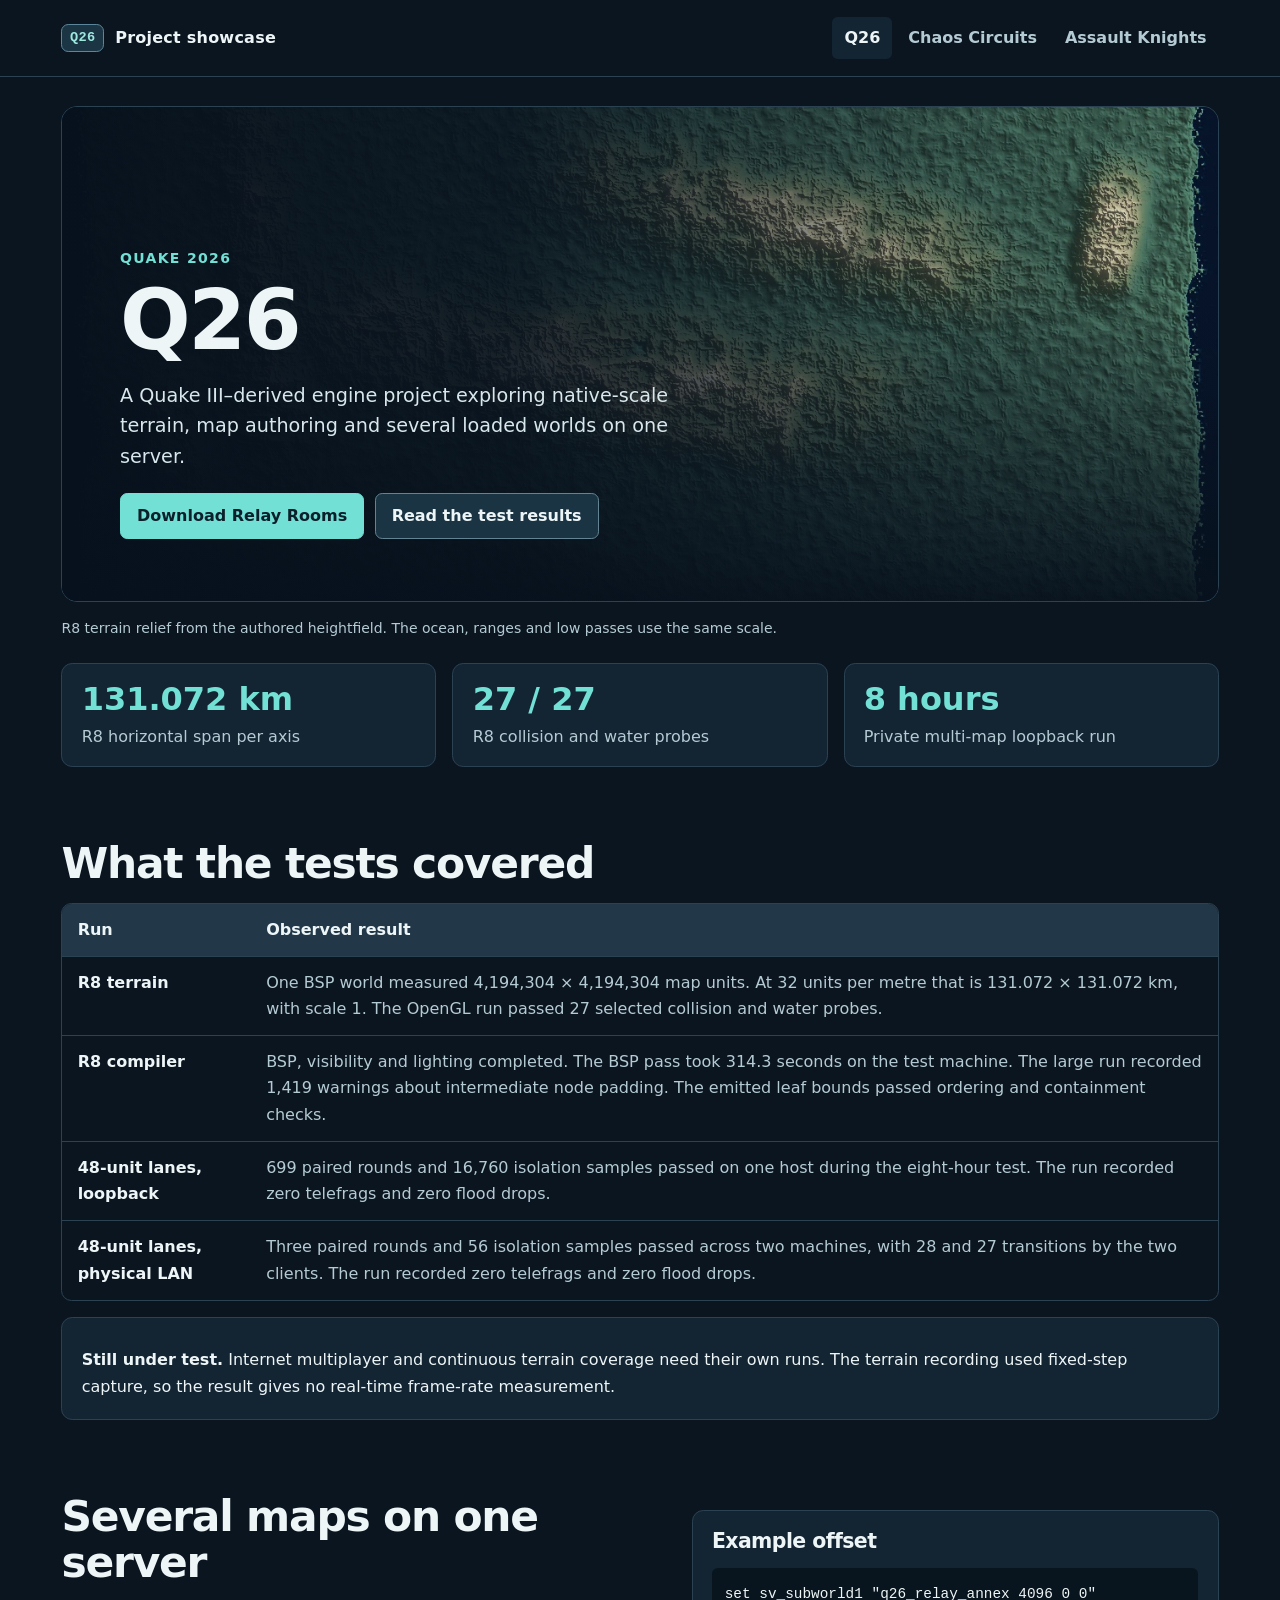
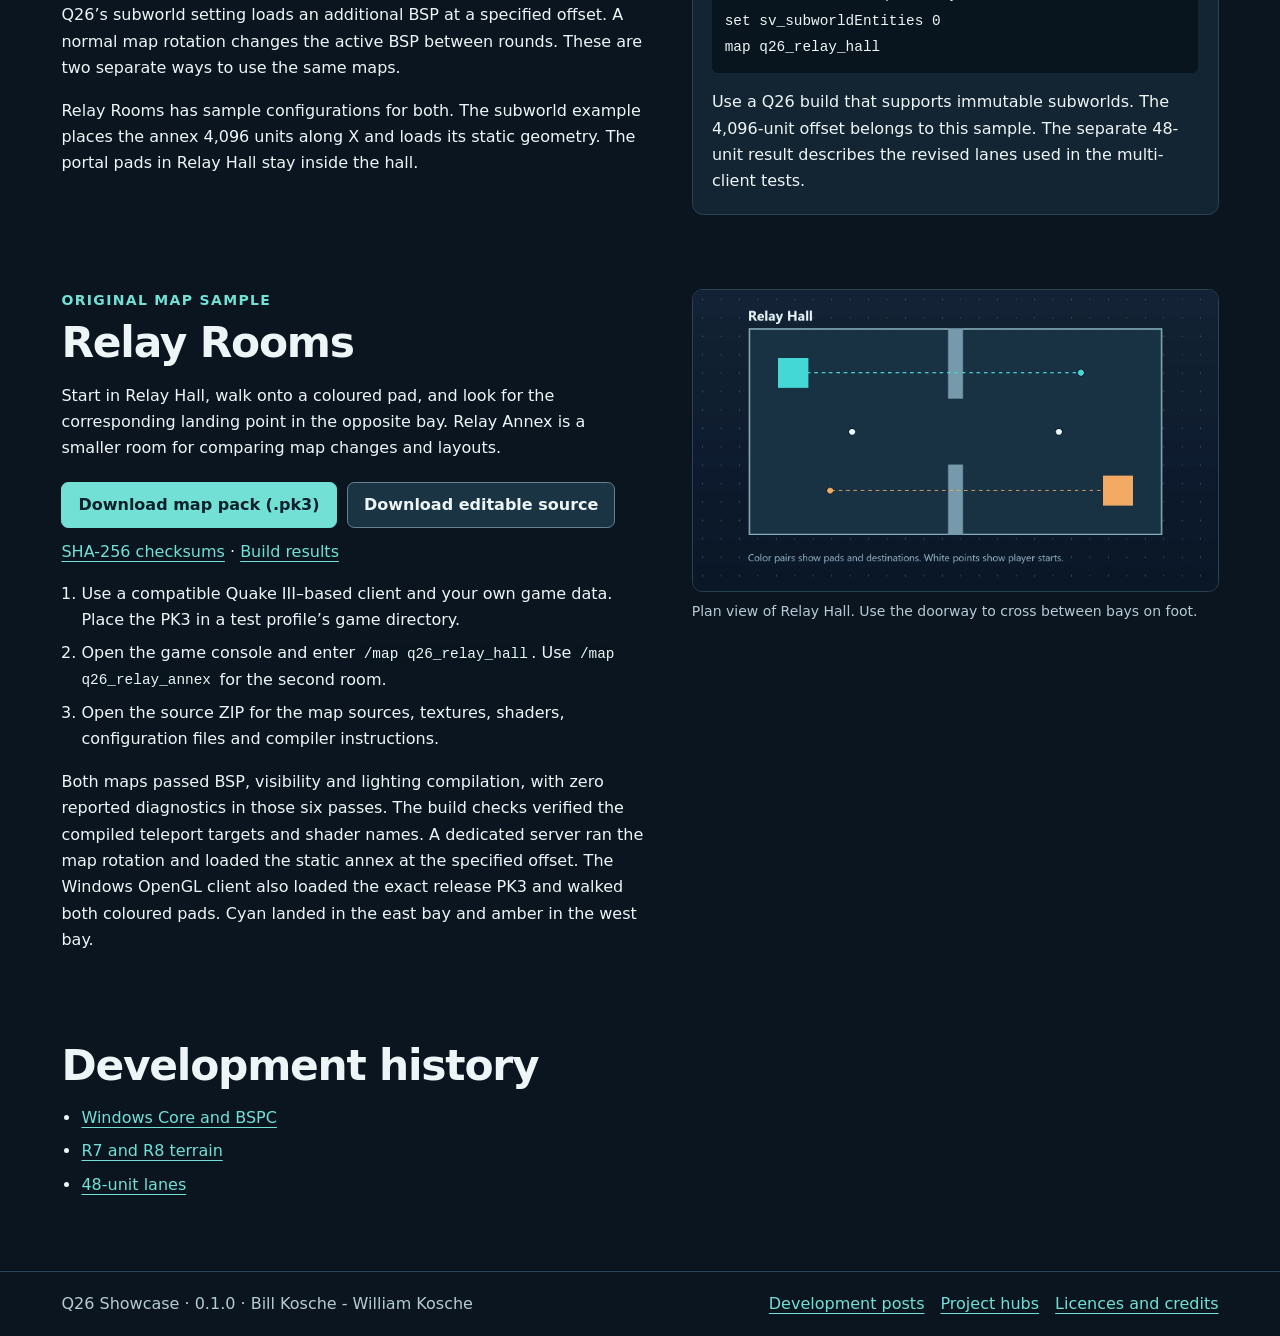
==== docs/q26.html @ 965bd7b9 "Build Q26 showcase and Relay Rooms 0.1.0" ====
<!doctype html>
<html lang="en">
<head>
  <meta charset="utf-8">
  <meta name="viewport" content="width=device-width, initial-scale=1">
  <meta name="description" content="Q26 terrain dimensions, multi-map test results, and the original Relay Rooms map pack.">
  <title>Q26 | Q26 Showcase</title>
  <link rel="icon" href="media/favicon.png">
  <link rel="stylesheet" href="styles.css">
</head>
<body class="q26">
  <a class="skip" href="#main">Skip to content</a>
  <header><div class="shell bar">
    <a class="brand" href="index.html"><span class="brand-mark" aria-hidden="true">Q26</span> Project showcase</a>
    <nav aria-label="Projects"><a href="q26.html" aria-current="page">Q26</a><a href="chaos-circuits.html">Chaos Circuits</a><a href="assault-knights.html">Assault Knights</a></nav>
  </div></header>
  <main id="main" tabindex="-1" class="shell">
<div class="hero">
  <img src="media/q26-terrain.webp" alt="">
  <div class="hero-copy">
    <p class="kicker">Quake 2026</p>
    <h1>Q26</h1>
    <p class="intro">A Quake III–derived engine project exploring native-scale terrain, map authoring and several loaded worlds on one server.</p>
    <div class="actions"><a class="button" href="#relay">Download Relay Rooms</a><a class="button secondary" href="#results">Read the test results</a></div>
  </div>
</div>
<p class="caption">R8 terrain relief from the authored heightfield. The ocean, ranges and low passes use the same scale.</p><div class="metrics"><div class="metric"><strong>131.072 km</strong><span>R8 horizontal span per axis</span></div><div class="metric"><strong>27 / 27</strong><span>R8 collision and water probes</span></div><div class="metric"><strong>8 hours</strong><span>Private multi-map loopback run</span></div></div>
<section id="results" aria-labelledby="results-title">
  <h2 id="results-title">What the tests covered</h2>
  <div class="table-wrap" tabindex="0" role="region" aria-label="Q26 test results">
    <table>
      <thead><tr><th scope="col">Run</th><th scope="col">Observed result</th></tr></thead>
      <tbody>
        <tr><th scope="row">R8 terrain</th><td>One BSP world measured 4,194,304 × 4,194,304 map units. At 32 units per metre that is 131.072 × 131.072 km, with scale 1. The OpenGL run passed 27 selected collision and water probes.</td></tr>
        <tr><th scope="row">R8 compiler</th><td>BSP, visibility and lighting completed. The BSP pass took 314.3 seconds on the test machine. The large run recorded 1,419 warnings about intermediate node padding. The emitted leaf bounds passed ordering and containment checks.</td></tr>
        <tr><th scope="row">48-unit lanes, loopback</th><td>699 paired rounds and 16,760 isolation samples passed on one host during the eight-hour test. The run recorded zero telefrags and zero flood drops.</td></tr>
        <tr><th scope="row">48-unit lanes, physical LAN</th><td>Three paired rounds and 56 isolation samples passed across two machines, with 28 and 27 transitions by the two clients. The run recorded zero telefrags and zero flood drops.</td></tr>
      </tbody>
    </table>
  </div>
  <div class="note"><p><strong>Still under test.</strong> Internet multiplayer and continuous terrain coverage need their own runs. The terrain recording used fixed-step capture, so the result gives no real-time frame-rate measurement.</p></div>
</section>
<section class="split" aria-labelledby="worlds-title">
  <div><h2 id="worlds-title">Several maps on one server</h2>
  <p>Q26’s subworld setting loads an additional BSP at a specified offset. A normal map rotation changes the active BSP between rounds. These are two separate ways to use the same maps.</p>
  <p>Relay Rooms has sample configurations for both. The subworld example places the annex 4,096 units along X and loads its static geometry. The portal pads in Relay Hall stay inside the hall.</p></div>
  <div class="info"><h3>Example offset</h3><pre><code>set sv_subworld1 "q26_relay_annex 4096 0 0"
set sv_subworldEntities 0
map q26_relay_hall</code></pre><p>Use a Q26 build that supports immutable subworlds. The 4,096-unit offset belongs to this sample. The separate 48-unit result describes the revised lanes used in the multi-client tests.</p></div>
</section>
<section id="relay" class="split" aria-labelledby="relay-title">
  <div><p class="kicker">Original map sample</p><h2 id="relay-title">Relay Rooms</h2>
    <p>Start in Relay Hall, walk onto a coloured pad, and look for the corresponding landing point in the opposite bay. Relay Annex is a smaller room for comparing map changes and layouts.</p>
    <div class="actions"><a class="button" href="downloads/q26-relay-rooms-0.1.0.pk3">Download map pack (.pk3)</a><a class="button secondary" href="downloads/q26-relay-rooms-source-0.1.0.zip">Download editable source</a></div>
    <p><a href="downloads/SHA256SUMS.txt">SHA-256 checksums</a> · <a href="downloads/relay-rooms-results.json">Build results</a></p>
    <ol>
      <li>Use a compatible Quake III–based client and your own game data. Place the PK3 in a test profile’s game directory.</li>
      <li>Open the game console and enter <code>/map q26_relay_hall</code>. Use <code>/map q26_relay_annex</code> for the second room.</li>
      <li>Open the source ZIP for the map sources, textures, shaders, configuration files and compiler instructions.</li>
    </ol>
    <p>Both maps passed BSP, visibility and lighting compilation, with zero reported diagnostics in those six passes. The build checks verified the compiled teleport targets and shader names. A dedicated server ran the map rotation and loaded the static annex at the specified offset. The Windows OpenGL client also loaded the exact release PK3 and walked both coloured pads. Cyan landed in the east bay and amber in the west bay.</p>
  </div>
  <figure><img src="media/relay-plan.webp" alt="Relay Hall plan with a cyan pad and landing point to the north and amber pad and landing point to the south" loading="lazy"><figcaption>Plan view of Relay Hall. Use the doorway to cross between bays on foot.</figcaption></figure>
</section>
<section aria-label="Related development posts"><h2>Development history</h2><ul><li><a href="dev-core.html">Windows Core and BSPC</a></li><li><a href="dev-terrain.html">R7 and R8 terrain</a></li><li><a href="dev-multi-map.html">48-unit lanes</a></li></ul></section>
</main>
  <footer><div class="shell foot">
    <p>Q26 Showcase · 0.1.0 · Bill Kosche - William Kosche</p>
    <div class="footer-links"><a href="development.html">Development posts</a><a href="index.html#projects">Project hubs</a><a href="legal.html">Licences and credits</a></div>
  </div></footer>
</body>
</html>
---- docs/styles.css ----
:root {
  color-scheme: dark;
  --bg: #0b1520;
  --panel: #132433;
  --line: #2b4253;
  --text: #edf5f6;
  --muted: #b5cbd4;
  --accent: #72e0d5;
  --gutter: clamp(1.125rem, 4.8vw, 4rem);
  font-family: "Aptos", "Segoe UI", system-ui, sans-serif;
}
.cc { --accent: #ffc080; }
.ak { --accent: #d1e99f; }
*, *::before, *::after { box-sizing: border-box; }
body { margin: 0; background: var(--bg); color: var(--text); font-size: 1rem; line-height: 1.65; }
a { color: var(--accent); text-underline-offset: .22em; }
a:hover { text-decoration-thickness: 2px; }
:focus-visible { outline: 3px solid #fff3ae; outline-offset: 4px; }
.shell { width: min(calc(100% - var(--gutter) * 2), 78rem); margin-inline: auto; }
.skip { position: absolute; top: .5rem; left: .5rem; z-index: 3; padding: .55rem .9rem; background: var(--bg); transform: translateY(-150%); }
.skip:focus { transform: none; }
header { border-bottom: 1px solid var(--line); }
.bar { min-height: 4.75rem; display: flex; justify-content: space-between; align-items: center; gap: .75rem 2rem; padding-block: .65rem; }
.brand { display: inline-flex; align-items: center; gap: .7rem; color: var(--text); text-decoration: none; font-weight: 700; letter-spacing: .015em; }
.brand-mark { border: 1px solid #5c879b; background: #1c3545; border-radius: .45rem; padding: .27rem .48rem; color: #9de9df; font: 700 .85rem/1.25 ui-monospace, monospace; }
nav { display: flex; align-items: center; gap: .25rem; flex-wrap: wrap; }
nav a { padding: .45rem .75rem; border-radius: .35rem; color: var(--muted); text-decoration: none; font-weight: 600; min-height: 2.65rem; display: inline-flex; align-items: center; }
nav a:hover, nav a[aria-current="page"] { color: var(--text); background: var(--panel); }
.hero { position: relative; isolation: isolate; overflow: hidden; display: grid; align-items: end; min-height: 31rem; margin-block: 1.8rem 1rem; border: 1px solid var(--line); border-radius: 1rem; background: #132d3a; }
.hero img { position: absolute; inset: 0; width: 100%; height: 100%; object-fit: cover; z-index: -2; object-position: 52% 51%; }
.hero::after { content: ""; position: absolute; inset: 0; z-index: -1; background: linear-gradient(90deg, rgb(7 17 29 / .98) 4%, rgb(7 17 29 / .89) 39%, rgb(7 17 29 / .35) 74%, rgb(7 17 29 / .12)), linear-gradient(0deg, rgb(7 17 29 / .95), transparent 60%); }
.cc .hero img { object-position: 55% center; }
.hero-copy { max-width: 42rem; padding: clamp(1.25rem, 4.5vw, 3.6rem); }
.kicker { color: var(--accent); text-transform: uppercase; font-weight: 750; font-size: .875rem; letter-spacing: .095em; margin: 0 0 .55rem; }
h1, h2, h3 { font-weight: 720; line-height: 1.09; letter-spacing: -.029em; }
h1 { font-size: clamp(2.8rem, 6.5vw, 5.65rem); line-height: 1; margin: 0 0 1.15rem; }
h2 { font-size: clamp(1.85rem, 3.8vw, 2.65rem); margin: 0 0 1rem; }
h3 { font-size: 1.28rem; margin: 0 0 .65rem; }
p { margin: .65rem 0 1rem; }
.intro { max-width: 36rem; color: #d8e7eb; font-size: clamp(1.0625rem, 1.5vw, 1.25rem); line-height: 1.6; margin-bottom: 1.2rem; }
.actions { display: flex; align-items: center; gap: .65rem; flex-wrap: wrap; margin-block: 1.25rem .25rem; }
.button { display: inline-flex; align-items: center; justify-content: center; min-height: 2.9rem; padding: .55rem 1rem; border-radius: .45rem; border: 1px solid var(--accent); background: var(--accent); color: #0c202c; font-weight: 720; text-decoration: none; text-align: center; }
.button:hover { filter: brightness(1.12); }
.button.secondary { color: var(--text); border-color: #648392; background: #1a3443; }
.caption, figcaption { font-size: .875rem; line-height: 1.55; color: var(--muted); }
.caption { margin-block: .15rem 1.5rem; }
section { margin-block: clamp(2.4rem, 6vw, 4.6rem); scroll-margin-top: 1rem; }
.section-copy { color: var(--muted); max-width: 49rem; }
.projects, .metrics, .split, .course-grid { display: grid; gap: 1rem; }
.projects { grid-template-columns: repeat(3, minmax(0, 1fr)); }
.card, .metric, .note, .course, .steps, .info { border: 1px solid var(--line); border-radius: .7rem; background: var(--panel); }
.card { display: flex; flex-direction: column; min-width: 0; overflow: hidden; color: var(--text); text-decoration: none; }
.card:hover { border-color: #80b5c3; }
.card img, .course img, figure img { width: 100%; display: block; object-fit: cover; }
.card img, .course img { aspect-ratio: 16 / 9; border-bottom: 1px solid var(--line); }
.card .body, .course .body, .note, .info, .steps { padding: 1.2rem; }
.card .body { display: flex; flex: 1; flex-direction: column; }
.card p, .course p { color: var(--muted); }
.project-name { color: var(--accent); font-size: .9rem; font-weight: 750; margin: 0 0 .35rem; }
.card-cta { margin-top: auto; color: var(--accent); font-weight: 680; text-decoration: underline; text-underline-offset: .2em; }
.metrics { grid-template-columns: repeat(3, minmax(0, 1fr)); margin-block: 1.5rem 2rem; }
.metric { padding: 1.05rem 1.2rem 1rem; }
.metric strong { display: block; color: var(--accent); font-size: clamp(1.42rem, 3vw, 2rem); line-height: 1.15; }
.metric span { display: block; color: var(--muted); margin-top: .35rem; }
.split { grid-template-columns: minmax(0, 1.05fr) minmax(0, .95fr); align-items: start; gap: clamp(1.2rem, 4vw, 3rem); }
.course-grid { grid-template-columns: repeat(2, minmax(0, 1fr)); }
.course { overflow: hidden; }
figure { margin: 0; }
figure img { border-radius: .65rem; border: 1px solid var(--line); }
figcaption { margin-top: .55rem; }
.table-wrap { overflow-x: auto; border: 1px solid var(--line); border-radius: .65rem; }
table { width: 100%; border-collapse: collapse; text-align: left; font-variant-numeric: tabular-nums; }
th, td { padding: .8rem .95rem; vertical-align: top; }
thead { background: #223849; }
tbody th { color: var(--text); }
tbody td { color: var(--muted); }
tr+tr, tbody { border-top: 1px solid var(--line); }
.note, .info { margin-top: 1rem; }
.note p:last-child, .info p:last-child { margin-bottom: 0; }
ol, ul { padding-left: 1.25rem; }
li+li { margin-top: .42rem; }
code { font: .9em ui-monospace, "Cascadia Mono", Consolas, monospace; background: #09151e; border-radius: .25em; padding: .1em .24em; overflow-wrap: anywhere; }
pre { overflow: auto; padding: .8rem; background: #09151e; border-radius: .36rem; }
pre code { padding: 0; overflow-wrap: normal; }
.reading { max-width: 48rem; }
.top-gap { margin-block: 3.75rem 2rem; }
footer { border-top: 1px solid var(--line); margin-top: 3.5rem; color: var(--muted); }
.foot { display: flex; justify-content: space-between; align-items: center; gap: .55rem 1.75rem; padding-block: 1.15rem; flex-wrap: wrap; }
.foot p { margin: 0; }
.footer-links { display: flex; gap: 1rem; flex-wrap: wrap; }
@media (max-width: 54rem) {
  .projects { grid-template-columns: repeat(2, minmax(0, 1fr)); }
  .hero { min-height: 26rem; }
}
@media (max-width: 42rem) {
  .bar { align-items: flex-start; flex-direction: column; gap: .35rem; }
  nav a { padding-inline: .55rem; font-size: .94rem; }
  .split, .course-grid, .projects { grid-template-columns: minmax(0, 1fr); }
  .hero { min-height: 26rem; margin-top: 1rem; }
  .hero::after { background: linear-gradient(0deg, rgb(7 17 29 / .97) 3%, rgb(7 17 29 / .89) 40%, rgb(7 17 29 / .22) 100%); }
  .metrics { gap: .5rem; }
  .metric { padding: .8rem .6rem; }
  .metric strong { font-size: 1.25rem; }
  .metric span { font-size: .875rem; line-height: 1.4; }
  th, td { padding: .65rem .55rem; }
}
@media (max-width: 24rem) {
  .metrics { grid-template-columns: 1fr; }
  h1 { font-size: 2.6rem; }
}
@media print {
  :root { color-scheme: light; --bg: #fff; --text: #172331; --muted: #25394b; --accent: #155747; --panel: #edf3f5; --line: #9cafb8; }
  header, footer, .actions, .skip { display: none; }
  .hero { min-height: 0; background: #eee; }
  .hero img, .hero::after { display: none; }
  .intro { color: var(--text); }
}
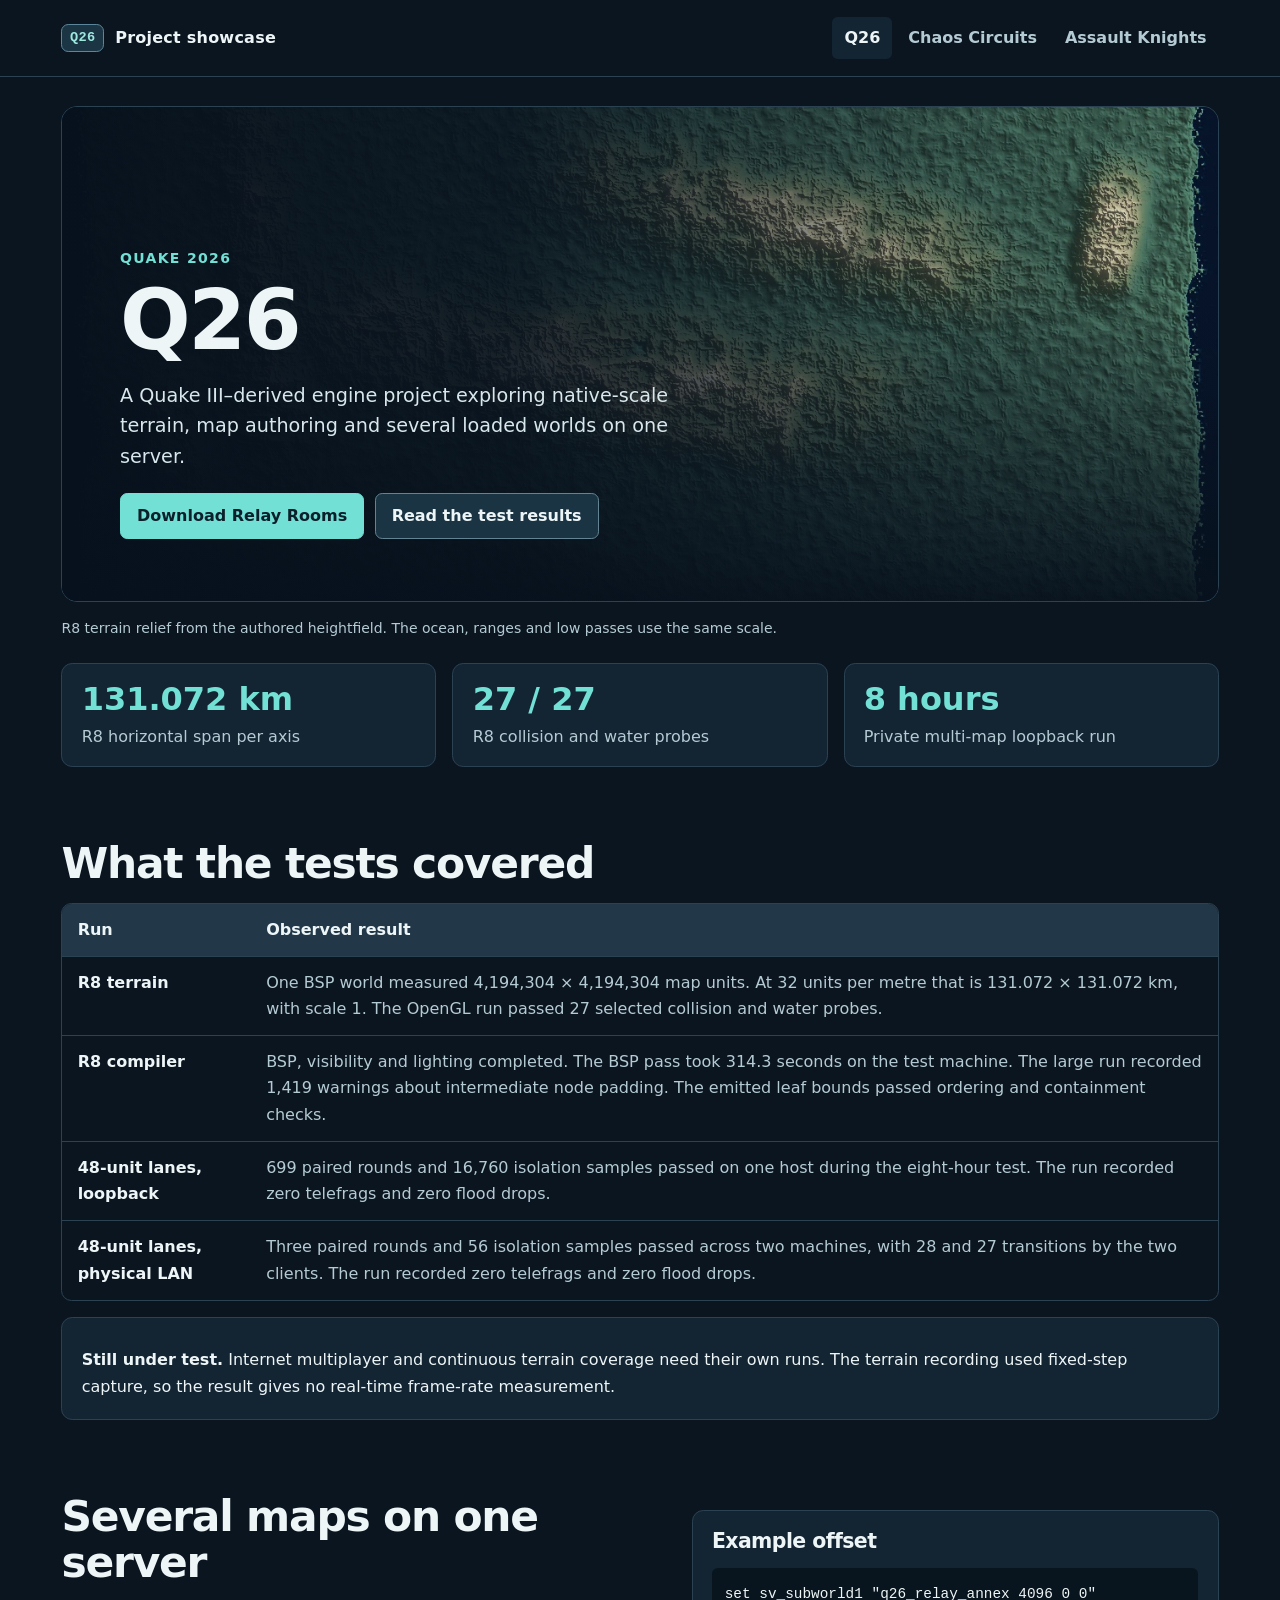
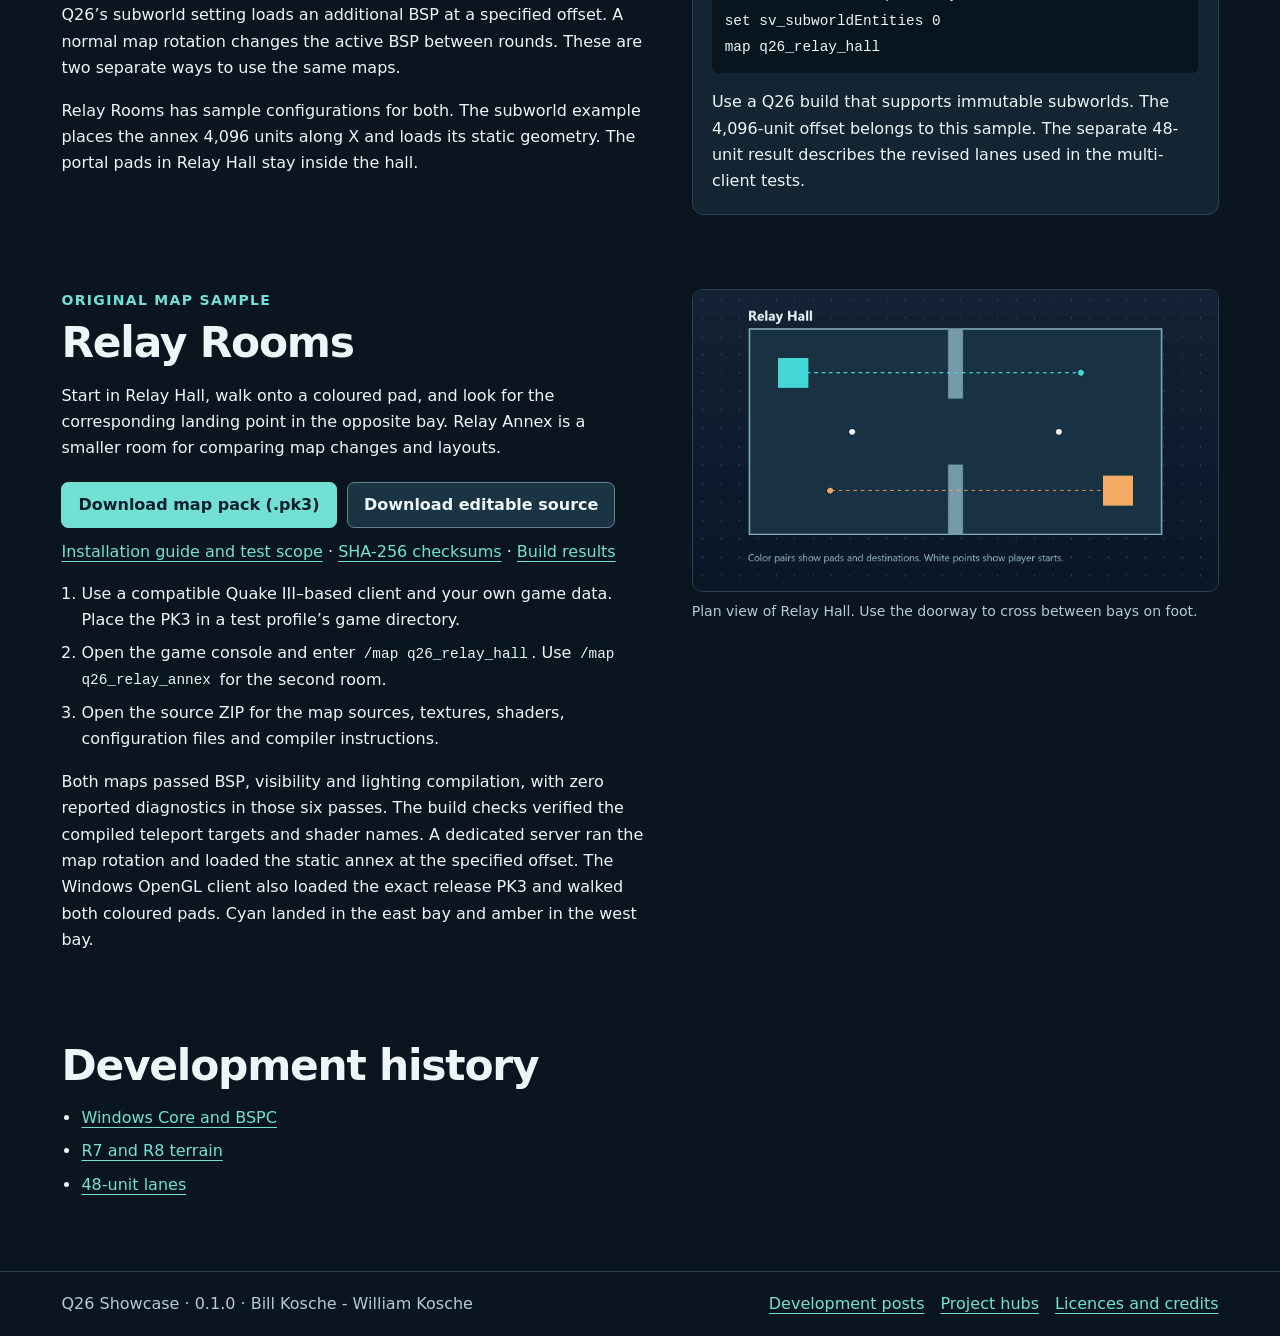
==== commit 497578cb: "Document Relay Rooms downloads and recorded test limits" ====
--- a/docs/q26.html
+++ b/docs/q26.html
@@ -52,7 +52,7 @@
   <div><p class="kicker">Original map sample</p><h2 id="relay-title">Relay Rooms</h2>
     <p>Start in Relay Hall, walk onto a coloured pad, and look for the corresponding landing point in the opposite bay. Relay Annex is a smaller room for comparing map changes and layouts.</p>
     <div class="actions"><a class="button" href="downloads/q26-relay-rooms-0.1.0.pk3">Download map pack (.pk3)</a><a class="button secondary" href="downloads/q26-relay-rooms-source-0.1.0.zip">Download editable source</a></div>
-    <p><a href="downloads/SHA256SUMS.txt">SHA-256 checksums</a> · <a href="downloads/relay-rooms-results.json">Build results</a></p>
+    <p><a href="downloads/Relay-Rooms-0.1.0-README.txt">Installation guide and test scope</a> · <a href="downloads/SHA256SUMS.txt">SHA-256 checksums</a> · <a href="downloads/relay-rooms-results.json">Build results</a></p>
     <ol>
       <li>Use a compatible Quake III–based client and your own game data. Place the PK3 in a test profile’s game directory.</li>
       <li>Open the game console and enter <code>/map q26_relay_hall</code>. Use <code>/map q26_relay_annex</code> for the second room.</li>
